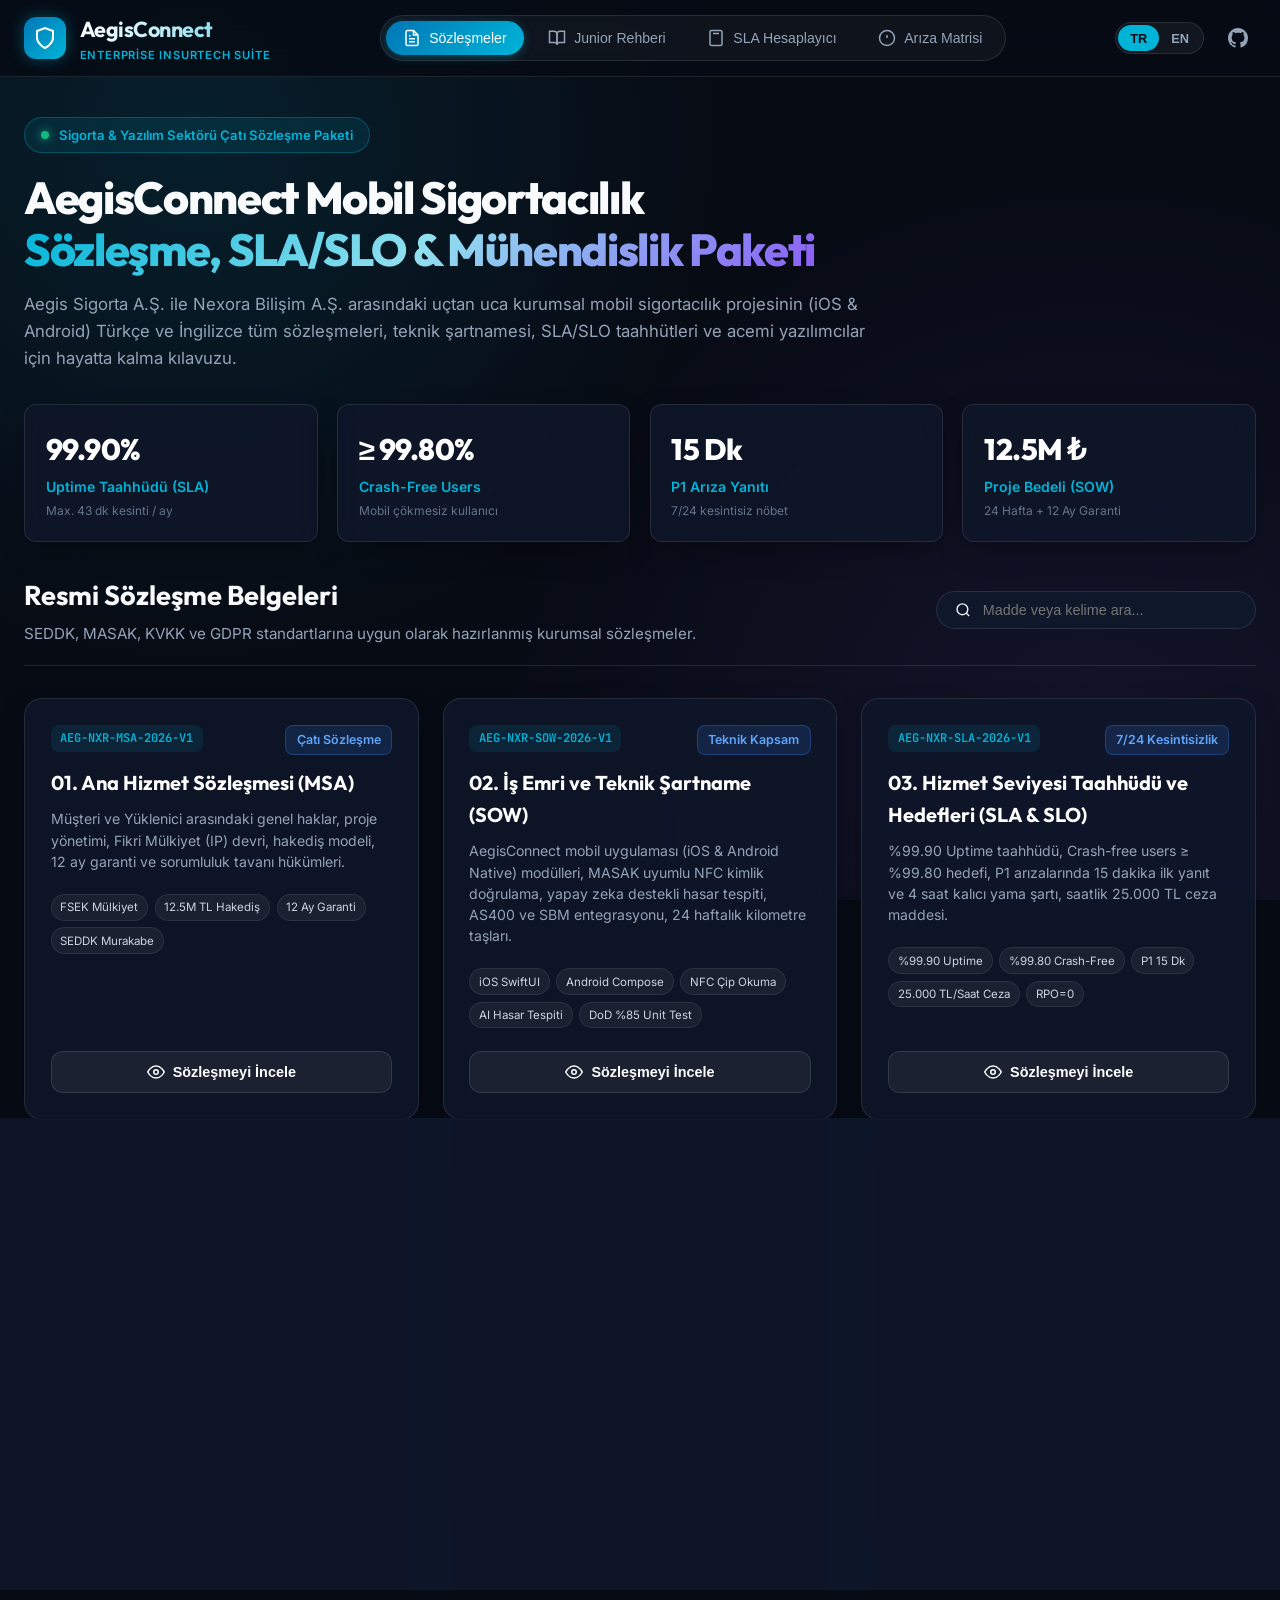
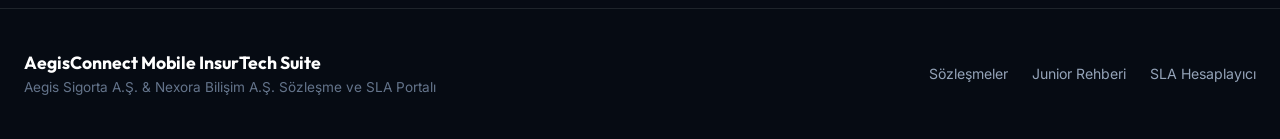
==== web/index.html @ 7e4a9001 "feat: initial commit for enterprise mobile insurance contract & SLA suite with junior engineer guide" ====
<!DOCTYPE html>
<html lang="tr">
<head>
  <meta charset="UTF-8">
  <meta name="viewport" content="width=device-width, initial-scale=1.0">
  <title>AegisConnect | Kurumsal Sigorta Mobil Sözleşme, SLA ve Junior Mühendis Portalı</title>
  <meta name="description" content="Aegis Sigorta ve Nexora Yazılım uçtan uca mobil proje sözleşmeleri, SLA/SLO taahhütleri ve junior yazılımcılar için anlaşılır rehber.">
  <link rel="preconnect" href="https://fonts.googleapis.com">
  <link rel="preconnect" href="https://fonts.gstatic.com" crossorigin>
  <link href="https://fonts.googleapis.com/css2?family=Inter:wght@300;400;500;600;700&family=Outfit:wght@500;600;700;800&family=JetBrains+Mono:wght@400;500&display=swap" rel="stylesheet">
  <link rel="stylesheet" href="style.css">
</head>
<body>
  <!-- Top Navigation Bar -->
  <header class="navbar">
    <div class="nav-container">
      <div class="brand">
        <div class="brand-icon">
          <svg width="24" height="24" viewBox="0 0 24 24" fill="none" stroke="currentColor" stroke-width="2">
            <path d="M12 22s8-4 8-10V5l-8-3-8 3v7c0 6 8 10 8 10z"/>
          </svg>
        </div>
        <div class="brand-text">
          <span class="brand-title">AegisConnect</span>
          <span class="brand-badge">Enterprise InsurTech Suite</span>
        </div>
      </div>

      <nav class="nav-links">
        <button class="nav-btn active" data-tab="contracts" id="tab-contracts-btn">
          <svg width="18" height="18" viewBox="0 0 24 24" fill="none" stroke="currentColor" stroke-width="2"><path d="M14 2H6a2 2 0 0 0-2 2v16a2 2 0 0 0 2 2h12a2 2 0 0 0 2-2V8z"></path><polyline points="14 2 14 8 20 8"></polyline><line x1="16" y1="13" x2="8" y2="13"></line><line x1="16" y1="17" x2="8" y2="17"></line><polyline points="10 9 9 9 8 9"></polyline></svg>
          <span data-i18n="nav.contracts">Sözleşmeler</span>
        </button>
        <button class="nav-btn" data-tab="guide" id="tab-guide-btn">
          <svg width="18" height="18" viewBox="0 0 24 24" fill="none" stroke="currentColor" stroke-width="2"><path d="M2 3h6a4 4 0 0 1 4 4v14a3 3 0 0 0-3-3H2z"></path><path d="M22 3h-6a4 4 0 0 0-4 4v14a3 3 0 0 1 3-3h7z"></path></svg>
          <span data-i18n="nav.guide">Junior Rehberi</span>
        </button>
        <button class="nav-btn" data-tab="calculator" id="tab-calc-btn">
          <svg width="18" height="18" viewBox="0 0 24 24" fill="none" stroke="currentColor" stroke-width="2"><rect x="4" y="2" width="16" height="20" rx="2"></rect><line x1="8" y1="6" x2="16" y2="6"></line><line x1="16" y1="14" x2="16" y2="14"></line><line x1="12" y1="14" x2="12" y2="14"></line><line x1="8" y1="14" x2="8" y2="14"></line><line x1="16" y1="18" x2="16" y2="18"></line><line x1="12" y1="18" x2="12" y2="18"></line><line x1="8" y1="18" x2="8" y2="18"></line></svg>
          <span data-i18n="nav.calculator">SLA Hesaplayıcı</span>
        </button>
        <button class="nav-btn" data-tab="matrix" id="tab-matrix-btn">
          <svg width="18" height="18" viewBox="0 0 24 24" fill="none" stroke="currentColor" stroke-width="2"><circle cx="12" cy="12" r="10"></circle><line x1="12" y1="8" x2="12" y2="12"></line><line x1="12" y1="16" x2="12.01" y2="16"></line></svg>
          <span data-i18n="nav.matrix">Arıza Matrisi</span>
        </button>
      </nav>

      <div class="nav-actions">
        <div class="lang-switch">
          <button class="lang-btn active" data-lang="tr" id="btn-lang-tr">TR</button>
          <button class="lang-btn" data-lang="en" id="btn-lang-en">EN</button>
        </div>
        <a href="https://github.com/aliturgutbozkurt" target="_blank" class="github-link" title="GitHub Repo">
          <svg width="20" height="20" viewBox="0 0 24 24" fill="currentColor"><path d="M12 0C5.37 0 0 5.37 0 12c0 5.31 3.435 9.795 8.205 11.385.6.105.825-.255.825-.57 0-.285-.015-1.23-.015-2.235-3.015.555-3.795-.735-4.035-1.41-.135-.345-.72-1.41-1.23-1.695-.42-.225-1.02-.78-.015-.795.945-.015 1.62.87 1.845 1.23 1.08 1.815 2.805 1.305 3.495.99.105-.78.42-1.305.765-1.605-2.67-.3-5.46-1.335-5.46-5.925 0-1.305.465-2.385 1.23-3.225-.12-.3-.54-1.53.12-3.18 0 0 1.005-.315 3.3 1.23.96-.27 1.98-.405 3-.405s2.04.135 3 .405c2.295-1.56 3.3-1.23 3.3-1.23.66 1.65.24 2.88.12 3.18.765.84 1.23 1.905 1.23 3.225 0 4.605-2.805 5.625-5.475 5.925.435.375.81 1.095.81 2.22 0 1.605-.015 2.895-.015 3.3 0 .315.225.69.825.57A12.02 12.02 0 0024 12c0-6.63-5.37-12-12-12z"/></svg>
        </a>
      </div>
    </div>
  </header>

  <!-- Hero Section -->
  <section class="hero-section">
    <div class="hero-content">
      <div class="hero-tag">
        <span class="pulse-dot"></span>
        <span data-i18n="hero.tag">Sigorta & Yazılım Sektörü Çatı Sözleşme Paketi</span>
      </div>
      <h1 class="hero-title">
        <span data-i18n="hero.title1">AegisConnect Mobil Sigortacılık</span><br>
        <span class="gradient-text" data-i18n="hero.title2">Sözleşme, SLA/SLO & Mühendislik Paketi</span>
      </h1>
      <p class="hero-desc" data-i18n="hero.desc">
        Aegis Sigorta A.Ş. ile Nexora Bilişim A.Ş. arasındaki uçtan uca kurumsal mobil sigortacılık projesinin (iOS & Android) Türkçe ve İngilizce tüm sözleşmeleri, teknik şartnamesi, SLA/SLO taahhütleri ve acemi yazılımcılar için hayatta kalma kılavuzu.
      </p>

      <!-- Quick Metrics Strip -->
      <div class="metrics-grid">
        <div class="metric-card">
          <div class="metric-val">99.90%</div>
          <div class="metric-lbl" data-i18n="metrics.uptime">Uptime Taahhüdü (SLA)</div>
          <div class="metric-sub">Max. 43 dk kesinti / ay</div>
        </div>
        <div class="metric-card">
          <div class="metric-val">&ge; 99.80%</div>
          <div class="metric-lbl" data-i18n="metrics.crashfree">Crash-Free Users</div>
          <div class="metric-sub">Mobil çökmesiz kullanıcı</div>
        </div>
        <div class="metric-card">
          <div class="metric-val">15 Dk</div>
          <div class="metric-lbl" data-i18n="metrics.p1resp">P1 Arıza Yanıtı</div>
          <div class="metric-sub">7/24 kesintisiz nöbet</div>
        </div>
        <div class="metric-card">
          <div class="metric-val">12.5M ₺</div>
          <div class="metric-lbl" data-i18n="metrics.val">Proje Bedeli (SOW)</div>
          <div class="metric-sub">24 Hafta + 12 Ay Garanti</div>
        </div>
      </div>
    </div>
  </section>

  <!-- Main Container -->
  <main class="main-container">
    <!-- TAB 1: CONTRACTS -->
    <div class="tab-panel active" id="tab-contracts">
      <div class="panel-header">
        <div>
          <h2 class="panel-title" data-i18n="contracts.title">Resmi Sözleşme Belgeleri</h2>
          <p class="panel-subtitle" data-i18n="contracts.subtitle">SEDDK, MASAK, KVKK ve GDPR standartlarına uygun olarak hazırlanmış kurumsal sözleşmeler.</p>
        </div>
        <div class="search-box">
          <svg width="18" height="18" viewBox="0 0 24 24" fill="none" stroke="currentColor" stroke-width="2"><circle cx="11" cy="11" r="8"></circle><line x1="21" y1="21" x2="16.65" y2="16.65"></line></svg>
          <input type="text" id="contract-search" placeholder="Madde veya kelime ara..." data-i18n-placeholder="contracts.searchPlaceholder">
        </div>
      </div>

      <div class="contract-grid" id="contracts-container">
        <!-- Rendered by JS -->
      </div>

      <!-- Contract Reader Modal / Drawer -->
      <div class="doc-viewer-modal" id="doc-modal">
        <div class="modal-backdrop" id="modal-backdrop"></div>
        <div class="modal-dialog">
          <div class="modal-header">
            <div>
              <span class="modal-code" id="modal-doc-code">AEG-NXR-MSA-2026-V1</span>
              <h3 class="modal-title" id="modal-doc-title">Ana Hizmet Sözleşmesi</h3>
            </div>
            <div class="modal-actions">
              <button class="icon-btn" id="modal-copy-btn" title="Metni Kopyala">
                <svg width="18" height="18" viewBox="0 0 24 24" fill="none" stroke="currentColor" stroke-width="2"><rect x="9" y="9" width="13" height="13" rx="2" ry="2"></rect><path d="M5 15H4a2 2 0 0 1-2-2V4a2 2 0 0 1 2-2h9a2 2 0 0 1 2 2v1"></path></svg>
              </button>
              <button class="icon-btn" id="modal-close-btn" title="Kapat">
                <svg width="18" height="18" viewBox="0 0 24 24" fill="none" stroke="currentColor" stroke-width="2"><line x1="18" y1="6" x2="6" y2="18"></line><line x1="6" y1="6" x2="18" y2="18"></line></svg>
              </button>
            </div>
          </div>
          <div class="modal-body" id="modal-doc-body">
            <!-- Full document markdown/html rendered here -->
          </div>
        </div>
      </div>
    </div>

    <!-- TAB 2: JUNIOR ENGINEER GUIDE -->
    <div class="tab-panel" id="tab-guide">
      <div class="panel-header">
        <div>
          <h2 class="panel-title" data-i18n="guide.title">Junior Yazılım Mühendisi Hayatta Kalma Rehberi</h2>
          <p class="panel-subtitle" data-i18n="guide.subtitle">"Ben sadece kod yazacaktım, bu sözleşmeler benim ne işime yarar?" diyen acemi yazılımcıya özel madde madde pratik rehber.</p>
        </div>
      </div>

      <div class="guide-layout">
        <div class="guide-sidebar" id="guide-sidebar">
          <!-- Guide TOC rendered by JS -->
        </div>
        <div class="guide-content-area" id="guide-content">
          <!-- Guide Chapter Content rendered by JS -->
        </div>
      </div>
    </div>

    <!-- TAB 3: SLA & PENALTY CALCULATOR -->
    <div class="tab-panel" id="tab-calculator">
      <div class="panel-header">
        <div>
          <h2 class="panel-title" data-i18n="calc.title">İnteraktif SLA, Kesinti ve Ceza Hesaplayıcı</h2>
          <p class="panel-subtitle" data-i18n="calc.subtitle">Aylık gerçekleşen uptime ve arıza sürelerini girin; sözleşme uyarınca uygulanacak ceza ve kesintileri anında hesaplayın.</p>
        </div>
      </div>

      <div class="calc-grid">
        <div class="calc-card input-card">
          <h3 class="card-title" data-i18n="calc.inputsTitle">Operasyonel Parametreler</h3>
          
          <div class="form-group">
            <label for="calc-monthly-fee" data-i18n="calc.feeLabel">Aylık Bakım / Destek Hakedişi (TL)</label>
            <input type="number" id="calc-monthly-fee" value="200000" step="5000">
          </div>

          <div class="form-group">
            <label for="calc-uptime" data-i18n="calc.uptimeLabel">Aylık Gerçekleşen Uptime (%)</label>
            <div class="slider-wrapper">
              <input type="range" id="calc-uptime" min="95.00" max="100.00" step="0.01" value="99.75">
              <span class="slider-val" id="calc-uptime-val">99.75%</span>
            </div>
          </div>

          <div class="form-group">
            <label for="calc-p1-count" data-i18n="calc.p1CountLabel">Yaşanan P1 Kritik Arıza Sayısı</label>
            <input type="number" id="calc-p1-count" min="0" max="10" value="1">
          </div>

          <div class="form-group">
            <label for="calc-p1-delay" data-i18n="calc.p1DelayLabel">P1 Çözüm Süresi Aşımı (Saat)</label>
            <input type="number" id="calc-p1-delay" min="0" max="100" value="2">
            <span class="field-hint" data-i18n="calc.delayHint">4 saatin üzerindeki her saat için 25.000 TL ceza.</span>
          </div>

          <button class="btn btn-primary" id="btn-recalculate" data-i18n="calc.calcBtn">Yeniden Hesapla</button>
        </div>

        <div class="calc-card result-card">
          <h3 class="card-title" data-i18n="calc.resultsTitle">Finansal Kesinti ve Ceza Raporu</h3>

          <div class="calc-metric-rows">
            <div class="calc-row">
              <span class="calc-label" data-i18n="calc.downtimeRealized">Toplam Gerçekleşen Kesinti:</span>
              <span class="calc-value highlight" id="res-downtime">1 saat 48 dakika</span>
            </div>
            <div class="calc-row">
              <span class="calc-label" data-i18n="calc.allowedDowntime">İzin Verilen Kesinti (Hedef %99.9):</span>
              <span class="calc-value">43 dakika 12 saniye</span>
            </div>
            <div class="calc-row">
              <span class="calc-label" data-i18n="calc.creditRate">Uptime Hizmet Kredisi Kesinti Oranı:</span>
              <span class="calc-value badge badge-warning" id="res-rate">%10 Ceza Kesintisi</span>
            </div>
            <div class="calc-row">
              <span class="calc-label" data-i18n="calc.creditDeduction">Uptime Kesinti Tutarı:</span>
              <span class="calc-value negative" id="res-credit-amount">- 20.000 TL</span>
            </div>
            <div class="calc-row">
              <span class="calc-label" data-i18n="calc.p1Penalty">P1 Gecikme Cezası (25.000 TL / Saat):</span>
              <span class="calc-value negative" id="res-p1-penalty">- 50.000 TL</span>
            </div>
            <div class="calc-divider"></div>
            <div class="calc-row total-row">
              <span class="calc-label" data-i18n="calc.netPayout">Yükleniciye Ödenecek Net Hakediş:</span>
              <span class="calc-value net-val" id="res-net-payout">130.000 TL</span>
            </div>
          </div>

          <div class="calc-alert" id="calc-alert-box">
            <strong>Durum Özeti:</strong> Bu ay 99.90% hedefinin altında kalındı ve 2 saatlik P1 gecikmesi yaşandı. Toplam 70.000 TL ceza mahsup edilmiştir.
          </div>
        </div>
      </div>
    </div>

    <!-- TAB 4: SEVERITY MATRIX -->
    <div class="tab-panel" id="tab-matrix">
      <div class="panel-header">
        <div>
          <h2 class="panel-title" data-i18n="matrix.title">Arıza Önceliklendirme ve SLA Matrisi</h2>
          <p class="panel-subtitle" data-i18n="matrix.subtitle">Hata seviyeleri, ilk yanıt, geçici çözüm ve kalıcı yama süreleri tablosu.</p>
        </div>
      </div>

      <div class="matrix-table-card">
        <table class="styled-table">
          <thead>
            <tr>
              <th>Öncelik</th>
              <th>Örnek Durum ve İş Etkisi</th>
              <th>İlk Yanıt</th>
              <th>Geçici Çözüm</th>
              <th>Kalıcı Düzeltme</th>
              <th>Destek Penceresi</th>
            </tr>
          </thead>
          <tbody>
            <tr class="row-p1">
              <td><span class="badge badge-critical">P1 - Kritik</span></td>
              <td>Uygulamanın çökmesi, poliçe satın alınamaması, kaza/hasar fotoğrafının yüklenememesi, veri sızıntısı şüphesi.</td>
              <td><strong>15 Dakika</strong></td>
              <td>2 Saat</td>
              <td>4 Saat Hotfix</td>
              <td><strong>7/24/365 Kesintisiz</strong></td>
            </tr>
            <tr class="row-p2">
              <td><span class="badge badge-major">P2 - Büyük</span></td>
              <td>Anlaşmalı hastane haritasının açılmaması, tek bir banka kartında POS hatası, Push bildirimlerin gecikmesi.</td>
              <td><strong>1 Saat</strong></td>
              <td>4 Saat</td>
              <td>8 Saat</td>
              <td>7/24</td>
            </tr>
            <tr class="row-p3">
              <td><span class="badge badge-moderate">P3 - Orta</span></td>
              <td>Sistemi durdurmayan kozmetik dışı hatalar, poliçe detayında eksik etiket, yenileme butonu gecikmesi.</td>
              <td><strong>4 Saat</strong></td>
              <td>1 İş Günü</td>
              <td>2 İş Günü</td>
              <td>Mesai Saatleri (09:00 - 18:00)</td>
            </tr>
            <tr class="row-p4">
              <td><span class="badge badge-minor">P4 - Düşük</span></td>
              <td>Yazım hataları, font boyutu uyuşmazlığı, küçük ikon kaymaları, yeni geliştirme önerileri.</td>
              <td><strong>1 İş Günü</strong></td>
              <td>-</td>
              <td>Sonraki Planlı Sprint</td>
              <td>Mesai Saatleri (09:00 - 18:00)</td>
            </tr>
          </tbody>
        </table>
      </div>
    </div>
  </main>

  <footer class="footer">
    <div class="footer-container">
      <div>
        <p class="footer-title">AegisConnect Mobile InsurTech Suite</p>
        <p class="footer-desc">Aegis Sigorta A.Ş. &amp; Nexora Bilişim A.Ş. Sözleşme ve SLA Portalı</p>
      </div>
      <div class="footer-links">
        <a href="#contracts" data-tab="contracts" class="footer-nav">Sözleşmeler</a>
        <a href="#guide" data-tab="guide" class="footer-nav">Junior Rehberi</a>
        <a href="#calculator" data-tab="calculator" class="footer-nav">SLA Hesaplayıcı</a>
      </div>
    </div>
  </footer>

  <script src="app.js"></script>
</body>
</html>
---- web/style.css ----
:root {
  --bg-dark: #070B14;
  --bg-card: rgba(15, 23, 42, 0.85);
  --bg-card-hover: rgba(30, 41, 59, 0.95);
  --bg-surface: #0F172A;
  --border-color: rgba(255, 255, 255, 0.1);
  --border-focus: #00B4D8;
  
  --primary: #00B4D8;
  --primary-glow: rgba(0, 180, 216, 0.35);
  --primary-hover: #48CAE4;
  --secondary: #0077B6;
  
  --text-main: #F8FAFC;
  --text-muted: #94A3B8;
  --text-dim: #64748B;
  
  --accent-green: #10B981;
  --accent-amber: #F59E0B;
  --accent-red: #EF4444;
  --accent-purple: #8B5CF6;
  
  --font-sans: 'Inter', -apple-system, BlinkMacSystemFont, sans-serif;
  --font-heading: 'Outfit', sans-serif;
  --font-mono: 'JetBrains Mono', monospace;
  
  --radius-sm: 8px;
  --radius-md: 12px;
  --radius-lg: 18px;
  --radius-full: 9999px;
  
  --shadow-card: 0 10px 30px -10px rgba(0, 0, 0, 0.5);
  --shadow-glow: 0 0 25px rgba(0, 180, 216, 0.2);
}

* {
  margin: 0;
  padding: 0;
  box-sizing: border-box;
}

body {
  background-color: var(--bg-dark);
  color: var(--text-main);
  font-family: var(--font-sans);
  line-height: 1.6;
  overflow-x: hidden;
  background-image: 
    radial-gradient(circle at 15% 15%, rgba(0, 180, 216, 0.12) 0%, transparent 40%),
    radial-gradient(circle at 85% 85%, rgba(139, 92, 246, 0.1) 0%, transparent 45%);
  background-attachment: fixed;
  min-height: 100vh;
}

/* NAVBAR */
.navbar {
  position: sticky;
  top: 0;
  z-index: 1000;
  background: rgba(7, 11, 20, 0.85);
  backdrop-filter: blur(16px);
  -webkit-backdrop-filter: blur(16px);
  border-bottom: 1px solid var(--border-color);
  padding: 0.75rem 0;
}

.nav-container {
  max-width: 1300px;
  margin: 0 auto;
  padding: 0 1.5rem;
  display: flex;
  align-items: center;
  justify-content: space-between;
  gap: 1.5rem;
}

.brand {
  display: flex;
  align-items: center;
  gap: 0.85rem;
  cursor: pointer;
}

.brand-icon {
  width: 42px;
  height: 42px;
  border-radius: var(--radius-md);
  background: linear-gradient(135deg, var(--secondary), var(--primary));
  display: flex;
  align-items: center;
  justify-content: center;
  color: #fff;
  box-shadow: 0 0 15px var(--primary-glow);
}

.brand-title {
  font-family: var(--font-heading);
  font-size: 1.35rem;
  font-weight: 700;
  letter-spacing: -0.5px;
  background: linear-gradient(to right, #FFF, #90E0EF);
  -webkit-background-clip: text;
  -webkit-text-fill-color: transparent;
}

.brand-badge {
  font-size: 0.7rem;
  display: block;
  color: var(--primary);
  text-transform: uppercase;
  letter-spacing: 0.8px;
  font-weight: 600;
}

.nav-links {
  display: flex;
  align-items: center;
  gap: 0.4rem;
  background: rgba(255, 255, 255, 0.04);
  padding: 0.3rem;
  border-radius: var(--radius-full);
  border: 1px solid var(--border-color);
}

.nav-btn {
  display: flex;
  align-items: center;
  gap: 0.5rem;
  background: transparent;
  color: var(--text-muted);
  border: none;
  padding: 0.5rem 1.1rem;
  border-radius: var(--radius-full);
  font-size: 0.88rem;
  font-weight: 500;
  cursor: pointer;
  transition: all 0.25s ease;
}

.nav-btn:hover {
  color: var(--text-main);
  background: rgba(255, 255, 255, 0.06);
}

.nav-btn.active {
  background: linear-gradient(135deg, var(--secondary), var(--primary));
  color: #FFF;
  box-shadow: 0 2px 10px var(--primary-glow);
}

.nav-actions {
  display: flex;
  align-items: center;
  gap: 1rem;
}

.lang-switch {
  display: flex;
  background: rgba(255, 255, 255, 0.05);
  border: 1px solid var(--border-color);
  border-radius: var(--radius-full);
  padding: 2px;
}

.lang-btn {
  border: none;
  background: transparent;
  color: var(--text-muted);
  font-size: 0.8rem;
  font-weight: 600;
  padding: 0.35rem 0.75rem;
  border-radius: var(--radius-full);
  cursor: pointer;
  transition: all 0.2s ease;
}

.lang-btn.active {
  background: var(--primary);
  color: #070B14;
}

.github-link {
  color: var(--text-muted);
  display: flex;
  align-items: center;
  justify-content: center;
  padding: 0.5rem;
  border-radius: var(--radius-full);
  transition: all 0.2s ease;
}

.github-link:hover {
  color: var(--text-main);
  background: rgba(255, 255, 255, 0.08);
}

/* HERO SECTION */
.hero-section {
  max-width: 1300px;
  margin: 2.5rem auto 1.5rem;
  padding: 0 1.5rem;
}

.hero-tag {
  display: inline-flex;
  align-items: center;
  gap: 0.6rem;
  background: rgba(0, 180, 216, 0.1);
  border: 1px solid rgba(0, 180, 216, 0.3);
  padding: 0.4rem 1rem;
  border-radius: var(--radius-full);
  font-size: 0.82rem;
  font-weight: 600;
  color: var(--primary);
  margin-bottom: 1.2rem;
}

.pulse-dot {
  width: 8px;
  height: 8px;
  border-radius: 50%;
  background: var(--accent-green);
  box-shadow: 0 0 10px var(--accent-green);
  animation: pulse 2s infinite;
}

@keyframes pulse {
  0% { transform: scale(0.95); opacity: 0.8; }
  50% { transform: scale(1.2); opacity: 1; }
  100% { transform: scale(0.95); opacity: 0.8; }
}

.hero-title {
  font-family: var(--font-heading);
  font-size: 2.8rem;
  font-weight: 800;
  line-height: 1.15;
  letter-spacing: -0.03em;
  margin-bottom: 1rem;
}

.gradient-text {
  background: linear-gradient(135deg, #00B4D8 0%, #90E0EF 50%, #8B5CF6 100%);
  -webkit-background-clip: text;
  -webkit-text-fill-color: transparent;
}

.hero-desc {
  max-width: 850px;
  font-size: 1.05rem;
  color: var(--text-muted);
  margin-bottom: 2rem;
}

/* METRICS GRID */
.metrics-grid {
  display: grid;
  grid-template-columns: repeat(auto-fit, minmax(220px, 1fr));
  gap: 1.2rem;
}

.metric-card {
  background: var(--bg-card);
  backdrop-filter: blur(12px);
  border: 1px solid var(--border-color);
  border-radius: var(--radius-md);
  padding: 1.3rem;
  box-shadow: var(--shadow-card);
  transition: transform 0.25s ease, border-color 0.25s ease;
}

.metric-card:hover {
  transform: translateY(-3px);
  border-color: rgba(0, 180, 216, 0.4);
}

.metric-val {
  font-family: var(--font-heading);
  font-size: 1.85rem;
  font-weight: 800;
  color: #FFF;
  letter-spacing: -0.5px;
}

.metric-lbl {
  font-size: 0.88rem;
  font-weight: 600;
  color: var(--primary);
  margin-top: 0.2rem;
}

.metric-sub {
  font-size: 0.75rem;
  color: var(--text-dim);
  margin-top: 0.15rem;
}

/* MAIN CONTAINER & TABS */
.main-container {
  max-width: 1300px;
  margin: 2rem auto 4rem;
  padding: 0 1.5rem;
}

.tab-panel {
  display: none;
  animation: fadeIn 0.3s ease;
}

.tab-panel.active {
  display: block;
}

@keyframes fadeIn {
  from { opacity: 0; transform: translateY(8px); }
  to { opacity: 1; transform: translateY(0); }
}

.panel-header {
  display: flex;
  align-items: center;
  justify-content: space-between;
  flex-wrap: wrap;
  gap: 1.5rem;
  margin-bottom: 2rem;
  border-bottom: 1px solid var(--border-color);
  padding-bottom: 1.2rem;
}

.panel-title {
  font-family: var(--font-heading);
  font-size: 1.7rem;
  font-weight: 700;
}

.panel-subtitle {
  color: var(--text-muted);
  font-size: 0.95rem;
  margin-top: 0.25rem;
}

.search-box {
  display: flex;
  align-items: center;
  gap: 0.75rem;
  background: var(--bg-surface);
  border: 1px solid var(--border-color);
  border-radius: var(--radius-full);
  padding: 0.55rem 1.1rem;
  width: 320px;
  transition: all 0.2s ease;
}

.search-box:focus-within {
  border-color: var(--primary);
  box-shadow: 0 0 12px var(--primary-glow);
}

.search-box input {
  background: transparent;
  border: none;
  outline: none;
  color: var(--text-main);
  font-size: 0.9rem;
  width: 100%;
}

/* CONTRACTS GRID */
.contract-grid {
  display: grid;
  grid-template-columns: repeat(auto-fit, minmax(360px, 1fr));
  gap: 1.5rem;
}

.doc-card {
  background: var(--bg-card);
  backdrop-filter: blur(14px);
  border: 1px solid var(--border-color);
  border-radius: var(--radius-lg);
  padding: 1.6rem;
  display: flex;
  flex-direction: column;
  justify-content: space-between;
  box-shadow: var(--shadow-card);
  transition: all 0.25s ease;
  position: relative;
  overflow: hidden;
}

.doc-card::before {
  content: '';
  position: absolute;
  top: 0;
  left: 0;
  width: 100%;
  height: 3px;
  background: linear-gradient(90deg, var(--secondary), var(--primary));
  opacity: 0;
  transition: opacity 0.25s ease;
}

.doc-card:hover {
  transform: translateY(-4px);
  border-color: rgba(0, 180, 216, 0.4);
  box-shadow: 0 15px 35px -10px rgba(0, 0, 0, 0.6);
}

.doc-card:hover::before {
  opacity: 1;
}

.doc-header {
  display: flex;
  justify-content: space-between;
  align-items: flex-start;
  margin-bottom: 0.75rem;
}

.doc-code {
  font-family: var(--font-mono);
  font-size: 0.75rem;
  color: var(--primary);
  background: rgba(0, 180, 216, 0.1);
  padding: 0.25rem 0.6rem;
  border-radius: var(--radius-sm);
  font-weight: 600;
}

.doc-badge {
  font-size: 0.75rem;
  padding: 0.25rem 0.6rem;
  border-radius: var(--radius-sm);
  font-weight: 600;
}

.doc-title {
  font-family: var(--font-heading);
  font-size: 1.25rem;
  font-weight: 700;
  color: #FFF;
  margin-bottom: 0.6rem;
}

.doc-desc {
  font-size: 0.88rem;
  color: var(--text-muted);
  line-height: 1.5;
  margin-bottom: 1.4rem;
}

.doc-highlights {
  display: flex;
  flex-wrap: wrap;
  gap: 0.4rem;
  margin-bottom: 1.4rem;
}

.tag-pill {
  font-size: 0.72rem;
  background: rgba(255, 255, 255, 0.05);
  color: #CBD5E1;
  padding: 0.2rem 0.55rem;
  border-radius: var(--radius-full);
  border: 1px solid rgba(255, 255, 255, 0.08);
}

.doc-btn {
  width: 100%;
  display: flex;
  align-items: center;
  justify-content: center;
  gap: 0.5rem;
  background: rgba(255, 255, 255, 0.06);
  color: #FFF;
  border: 1px solid var(--border-color);
  padding: 0.7rem 1rem;
  border-radius: var(--radius-md);
  font-weight: 600;
  font-size: 0.9rem;
  cursor: pointer;
  transition: all 0.2s ease;
}

.doc-btn:hover {
  background: linear-gradient(135deg, var(--secondary), var(--primary));
  border-color: transparent;
  box-shadow: 0 4px 15px var(--primary-glow);
}

/* JUNIOR GUIDE LAYOUT */
.guide-layout {
  display: grid;
  grid-template-columns: 300px 1fr;
  gap: 2rem;
  background: var(--bg-card);
  backdrop-filter: blur(14px);
  border: 1px solid var(--border-color);
  border-radius: var(--radius-lg);
  padding: 1.5rem;
  box-shadow: var(--shadow-card);
}

.guide-sidebar {
  display: flex;
  flex-direction: column;
  gap: 0.5rem;
  border-right: 1px solid var(--border-color);
  padding-right: 1.5rem;
}

.guide-nav-item {
  display: flex;
  align-items: center;
  gap: 0.75rem;
  padding: 0.85rem 1rem;
  border-radius: var(--radius-md);
  background: transparent;
  color: var(--text-muted);
  border: none;
  text-align: left;
  cursor: pointer;
  font-size: 0.88rem;
  font-weight: 500;
  transition: all 0.2s ease;
}

.guide-nav-item:hover {
  background: rgba(255, 255, 255, 0.05);
  color: var(--text-main);
}

.guide-nav-item.active {
  background: rgba(0, 180, 216, 0.12);
  color: var(--primary);
  font-weight: 600;
  border-left: 3px solid var(--primary);
}

.guide-content-area {
  padding: 0.5rem 1rem 1rem;
  max-height: 800px;
  overflow-y: auto;
}

.guide-content-area h1 {
  font-family: var(--font-heading);
  font-size: 1.8rem;
  margin-bottom: 1.2rem;
  color: #FFF;
}

.guide-content-area h2 {
  font-family: var(--font-heading);
  font-size: 1.35rem;
  margin: 1.5rem 0 0.8rem;
  color: var(--primary);
}

.guide-content-area h3 {
  font-size: 1.1rem;
  margin: 1.2rem 0 0.5rem;
  color: #E2E8F0;
}

.guide-content-area p {
  color: #CBD5E1;
  margin-bottom: 1rem;
  font-size: 0.95rem;
}

.guide-content-area pre {
  background: #090D16;
  border: 1px solid var(--border-color);
  border-radius: var(--radius-md);
  padding: 1rem;
  margin: 1rem 0;
  overflow-x: auto;
  font-family: var(--font-mono);
  font-size: 0.85rem;
  color: #38BDF8;
}

.guide-content-area blockquote {
  border-left: 4px solid var(--primary);
  background: rgba(0, 180, 216, 0.08);
  padding: 0.85rem 1.2rem;
  border-radius: 0 var(--radius-md) var(--radius-md) 0;
  margin: 1.2rem 0;
  color: #E0F2FE;
  font-style: italic;
}

.guide-content-area ul, .guide-content-area ol {
  margin-left: 1.5rem;
  margin-bottom: 1rem;
  color: #CBD5E1;
}

.guide-content-area li {
  margin-bottom: 0.4rem;
}

/* CALCULATOR */
.calc-grid {
  display: grid;
  grid-template-columns: repeat(auto-fit, minmax(380px, 1fr));
  gap: 2rem;
}

.calc-card {
  background: var(--bg-card);
  backdrop-filter: blur(14px);
  border: 1px solid var(--border-color);
  border-radius: var(--radius-lg);
  padding: 2rem;
  box-shadow: var(--shadow-card);
}

.card-title {
  font-family: var(--font-heading);
  font-size: 1.3rem;
  margin-bottom: 1.5rem;
  color: #FFF;
}

.form-group {
  margin-bottom: 1.4rem;
}

.form-group label {
  display: block;
  font-size: 0.88rem;
  font-weight: 500;
  color: var(--text-muted);
  margin-bottom: 0.5rem;
}

.form-group input[type="number"] {
  width: 100%;
  background: var(--bg-surface);
  border: 1px solid var(--border-color);
  border-radius: var(--radius-md);
  padding: 0.75rem 1rem;
  color: var(--text-main);
  font-size: 1rem;
  font-family: var(--font-mono);
  outline: none;
  transition: all 0.2s ease;
}

.form-group input[type="number"]:focus {
  border-color: var(--primary);
  box-shadow: 0 0 10px var(--primary-glow);
}

.slider-wrapper {
  display: flex;
  align-items: center;
  gap: 1rem;
}

.slider-wrapper input[type="range"] {
  flex: 1;
  accent-color: var(--primary);
}

.slider-val {
  font-family: var(--font-mono);
  font-size: 1.1rem;
  font-weight: 700;
  color: var(--primary);
  min-width: 75px;
}

.field-hint {
  display: block;
  font-size: 0.75rem;
  color: var(--text-dim);
  margin-top: 0.35rem;
}

.btn-primary {
  width: 100%;
  background: linear-gradient(135deg, var(--secondary), var(--primary));
  color: #FFF;
  border: none;
  padding: 0.85rem;
  border-radius: var(--radius-md);
  font-weight: 600;
  font-size: 0.95rem;
  cursor: pointer;
  box-shadow: 0 4px 15px var(--primary-glow);
  transition: all 0.2s ease;
}

.btn-primary:hover {
  filter: brightness(1.1);
  transform: translateY(-2px);
}

.calc-metric-rows {
  display: flex;
  flex-direction: column;
  gap: 1rem;
}

.calc-row {
  display: flex;
  justify-content: space-between;
  align-items: center;
  font-size: 0.92rem;
}

.calc-label {
  color: var(--text-muted);
}

.calc-value {
  font-family: var(--font-mono);
  font-weight: 600;
}

.calc-value.highlight {
  color: #FFF;
}

.calc-value.negative {
  color: var(--accent-red);
}

.calc-divider {
  height: 1px;
  background: var(--border-color);
  margin: 0.5rem 0;
}

.total-row {
  font-size: 1.05rem;
}

.net-val {
  font-size: 1.35rem;
  color: var(--accent-green);
  font-weight: 700;
}

.calc-alert {
  margin-top: 1.5rem;
  background: rgba(245, 158, 11, 0.12);
  border: 1px solid rgba(245, 158, 11, 0.3);
  padding: 1rem;
  border-radius: var(--radius-md);
  font-size: 0.85rem;
  color: #FDE68A;
}

/* MATRIX TABLE */
.matrix-table-card {
  background: var(--bg-card);
  backdrop-filter: blur(14px);
  border: 1px solid var(--border-color);
  border-radius: var(--radius-lg);
  overflow: hidden;
  box-shadow: var(--shadow-card);
}

.styled-table {
  width: 100%;
  border-collapse: collapse;
  text-align: left;
}

.styled-table th {
  background: rgba(15, 23, 42, 0.95);
  color: var(--text-muted);
  font-size: 0.82rem;
  text-transform: uppercase;
  letter-spacing: 0.8px;
  padding: 1rem 1.2rem;
  border-bottom: 1px solid var(--border-color);
}

.styled-table td {
  padding: 1.2rem;
  border-bottom: 1px solid rgba(255, 255, 255, 0.05);
  font-size: 0.9rem;
  color: #E2E8F0;
}

.styled-table tr:hover td {
  background: rgba(255, 255, 255, 0.02);
}

/* BADGES */
.badge {
  display: inline-block;
  padding: 0.25rem 0.65rem;
  border-radius: var(--radius-sm);
  font-size: 0.78rem;
  font-weight: 600;
}

.badge-critical {
  background: rgba(239, 68, 68, 0.15);
  color: #F87171;
  border: 1px solid rgba(239, 68, 68, 0.3);
}

.badge-major {
  background: rgba(245, 158, 11, 0.15);
  color: #FBBF24;
  border: 1px solid rgba(245, 158, 11, 0.3);
}

.badge-moderate {
  background: rgba(59, 130, 246, 0.15);
  color: #60A5FA;
  border: 1px solid rgba(59, 130, 246, 0.3);
}

.badge-minor {
  background: rgba(16, 185, 129, 0.15);
  color: #34D399;
  border: 1px solid rgba(16, 185, 129, 0.3);
}

.badge-warning {
  background: rgba(245, 158, 11, 0.15);
  color: #FBBF24;
}

/* MODAL / DRAWER */
.doc-viewer-modal {
  display: none;
  position: fixed;
  inset: 0;
  z-index: 2000;
}

.doc-viewer-modal.open {
  display: flex;
  align-items: center;
  justify-content: center;
}

.modal-backdrop {
  position: absolute;
  inset: 0;
  background: rgba(0, 0, 0, 0.75);
  backdrop-filter: blur(8px);
}

.modal-dialog {
  position: relative;
  background: #0B1120;
  border: 1px solid var(--border-color);
  border-radius: var(--radius-lg);
  width: 90%;
  max-width: 960px;
  max-height: 88vh;
  display: flex;
  flex-direction: column;
  z-index: 10;
  box-shadow: 0 25px 50px -12px rgba(0, 0, 0, 0.9);
  animation: modalScale 0.25s ease;
}

@keyframes modalScale {
  from { transform: scale(0.95); opacity: 0; }
  to { transform: scale(1); opacity: 1; }
}

.modal-header {
  display: flex;
  justify-content: space-between;
  align-items: center;
  padding: 1.25rem 1.75rem;
  border-bottom: 1px solid var(--border-color);
}

.modal-code {
  font-family: var(--font-mono);
  font-size: 0.78rem;
  color: var(--primary);
  font-weight: 600;
}

.modal-title {
  font-family: var(--font-heading);
  font-size: 1.35rem;
  color: #FFF;
  margin-top: 0.2rem;
}

.modal-actions {
  display: flex;
  gap: 0.5rem;
}

.icon-btn {
  background: rgba(255, 255, 255, 0.05);
  border: 1px solid var(--border-color);
  color: var(--text-muted);
  width: 36px;
  height: 36px;
  border-radius: var(--radius-md);
  display: flex;
  align-items: center;
  justify-content: center;
  cursor: pointer;
  transition: all 0.2s ease;
}

.icon-btn:hover {
  color: #FFF;
  background: rgba(255, 255, 255, 0.1);
}

.modal-body {
  padding: 1.75rem;
  overflow-y: auto;
  color: #E2E8F0;
  line-height: 1.7;
}

.modal-body h1, .modal-body h2, .modal-body h3 {
  color: #FFF;
  font-family: var(--font-heading);
  margin-top: 1.5rem;
  margin-bottom: 0.75rem;
}

.modal-body p {
  margin-bottom: 1rem;
}

.modal-body pre {
  background: #060911;
  border: 1px solid var(--border-color);
  padding: 1rem;
  border-radius: var(--radius-md);
  overflow-x: auto;
  margin: 1rem 0;
  font-family: var(--font-mono);
  font-size: 0.85rem;
  color: #38BDF8;
}

.modal-body table {
  width: 100%;
  border-collapse: collapse;
  margin: 1.5rem 0;
}

.modal-body th, .modal-body td {
  border: 1px solid var(--border-color);
  padding: 0.75rem 1rem;
  font-size: 0.88rem;
}

.modal-body th {
  background: rgba(255, 255, 255, 0.05);
  color: var(--primary);
}

/* FOOTER */
.footer {
  border-top: 1px solid var(--border-color);
  background: rgba(7, 11, 20, 0.95);
  padding: 2.5rem 0;
}

.footer-container {
  max-width: 1300px;
  margin: 0 auto;
  padding: 0 1.5rem;
  display: flex;
  justify-content: space-between;
  align-items: center;
  flex-wrap: wrap;
  gap: 1.5rem;
}

.footer-title {
  font-family: var(--font-heading);
  font-size: 1.1rem;
  font-weight: 700;
  color: #FFF;
}

.footer-desc {
  font-size: 0.85rem;
  color: var(--text-dim);
}

.footer-links {
  display: flex;
  gap: 1.5rem;
}

.footer-nav {
  color: var(--text-muted);
  text-decoration: none;
  font-size: 0.88rem;
  transition: color 0.2s ease;
}

.footer-nav:hover {
  color: var(--primary);
}

/* RESPONSIVE */
@media (max-width: 900px) {
  .guide-layout {
    grid-template-columns: 1fr;
  }
  .guide-sidebar {
    border-right: none;
    border-bottom: 1px solid var(--border-color);
    padding-right: 0;
    padding-bottom: 1rem;
    overflow-x: auto;
    flex-direction: row;
  }
  .hero-title {
    font-size: 2rem;
  }
  .search-box {
    width: 100%;
  }
}
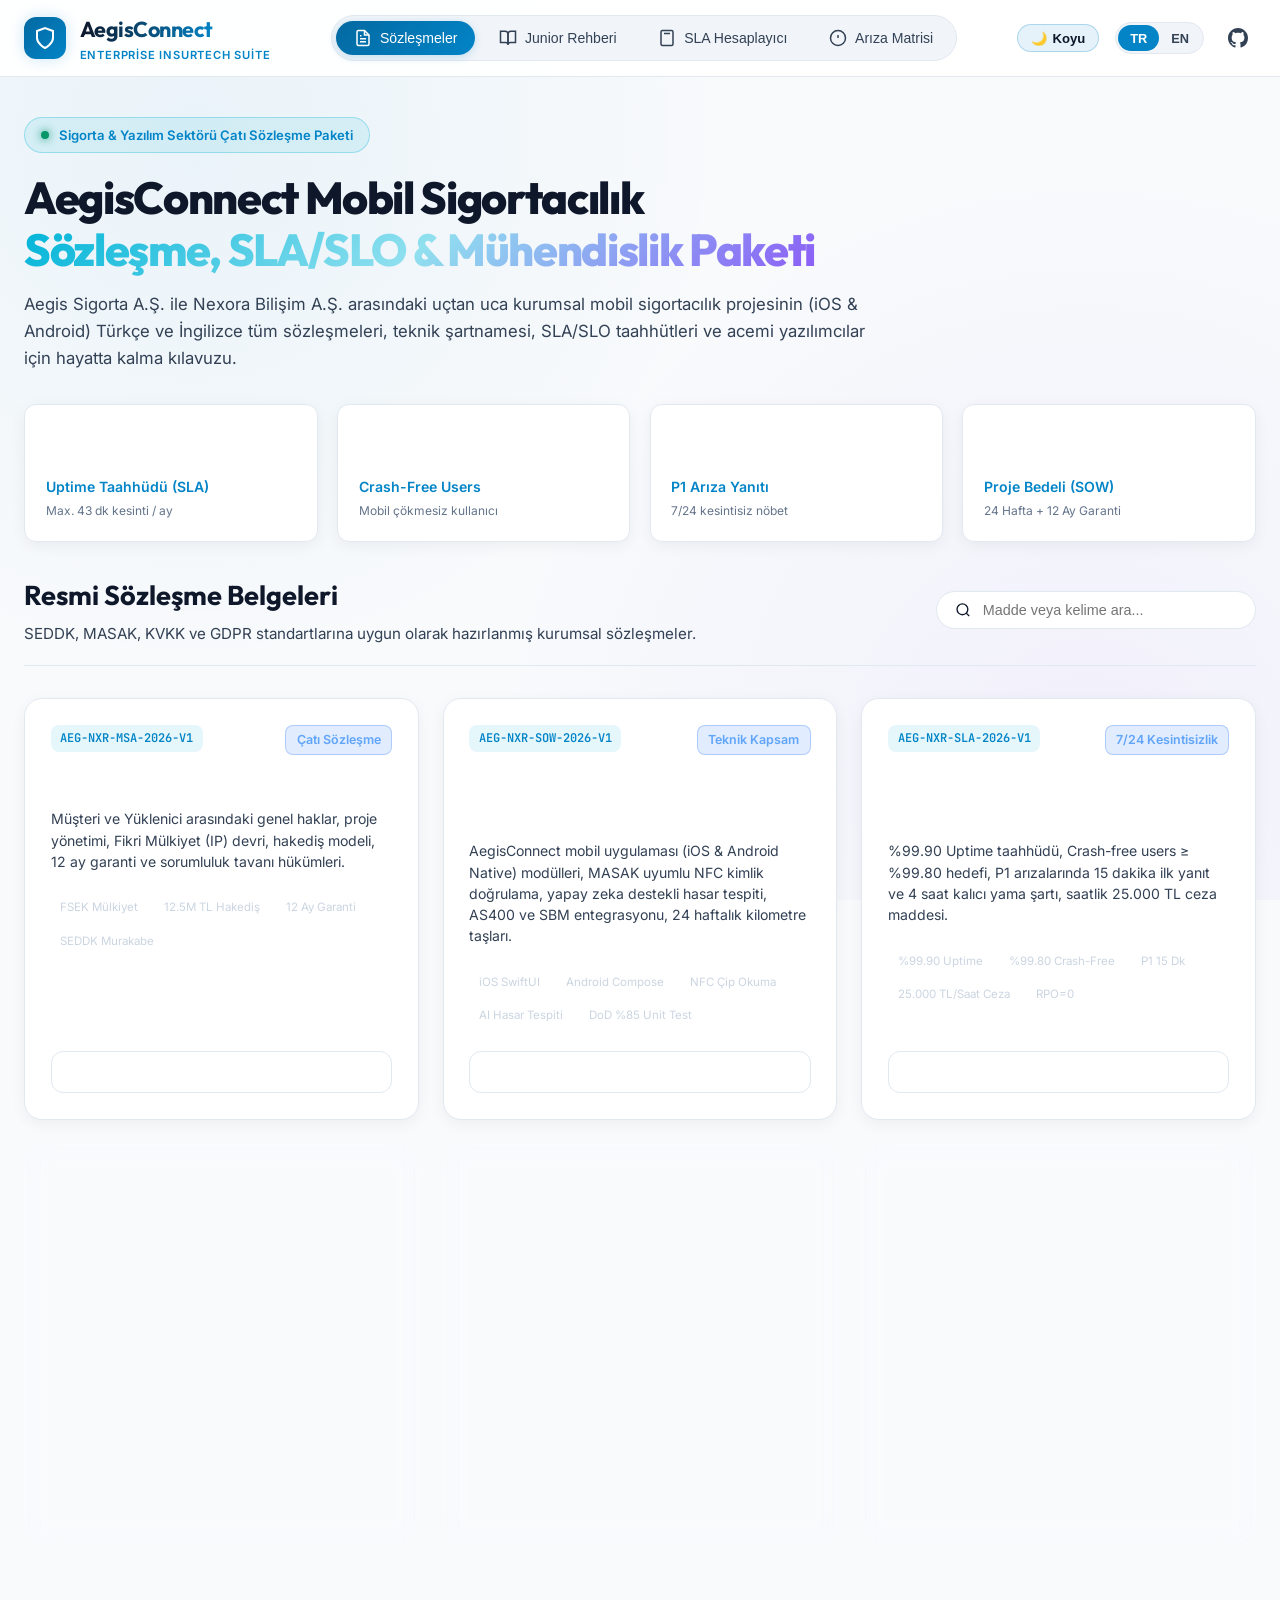
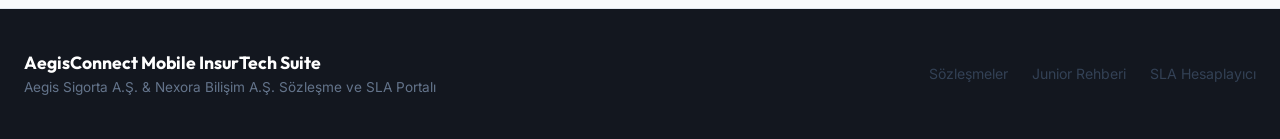
==== commit 04af2cf9: "feat(web): default to light theme with dark mode toggle" ====
--- a/web/index.html
+++ b/web/index.html
@@ -46,6 +46,10 @@
       </nav>
 
       <div class="nav-actions">
+        <button id="themeToggleBtn" class="theme-btn" title="Temayı Değiştir (Açık/Koyu)">
+          <span class="theme-icon">🌙</span> <span class="theme-text">Koyu</span>
+        </button>
+
         <div class="lang-switch">
           <button class="lang-btn active" data-lang="tr" id="btn-lang-tr">TR</button>
           <button class="lang-btn" data-lang="en" id="btn-lang-en">EN</button>
--- a/web/style.css
+++ b/web/style.css
@@ -1,4 +1,39 @@
 :root {
+  --bg-dark: #f8fafc;
+  --bg-card: #ffffff;
+  --bg-card-hover: #f1f5f9;
+  --bg-surface: #ffffff;
+  --border-color: #e2e8f0;
+  --border-focus: #0284c7;
+  
+  --primary: #0284c7;
+  --primary-glow: rgba(2, 132, 199, 0.2);
+  --primary-hover: #0369a1;
+  --secondary: #0369a1;
+  
+  --text-main: #0f172a;
+  --text-muted: #334155;
+  --text-dim: #64748b;
+  
+  --accent-green: #059669;
+  --accent-amber: #d97706;
+  --accent-red: #dc2626;
+  --accent-purple: #7c3aed;
+  
+  --font-sans: 'Inter', -apple-system, BlinkMacSystemFont, sans-serif;
+  --font-heading: 'Outfit', sans-serif;
+  --font-mono: 'JetBrains Mono', monospace;
+  
+  --radius-sm: 8px;
+  --radius-md: 12px;
+  --radius-lg: 18px;
+  --radius-full: 9999px;
+  
+  --shadow-card: 0 4px 15px rgba(0, 0, 0, 0.05);
+  --shadow-glow: 0 0 25px rgba(2, 132, 199, 0.12);
+}
+
+body.dark-theme {
   --bg-dark: #070B14;
   --bg-card: rgba(15, 23, 42, 0.85);
   --bg-card-hover: rgba(30, 41, 59, 0.95);
@@ -20,15 +55,6 @@
   --accent-red: #EF4444;
   --accent-purple: #8B5CF6;
   
-  --font-sans: 'Inter', -apple-system, BlinkMacSystemFont, sans-serif;
-  --font-heading: 'Outfit', sans-serif;
-  --font-mono: 'JetBrains Mono', monospace;
-  
-  --radius-sm: 8px;
-  --radius-md: 12px;
-  --radius-lg: 18px;
-  --radius-full: 9999px;
-  
   --shadow-card: 0 10px 30px -10px rgba(0, 0, 0, 0.5);
   --shadow-glow: 0 0 25px rgba(0, 180, 216, 0.2);
 }
@@ -46,10 +72,16 @@
   line-height: 1.6;
   overflow-x: hidden;
   background-image: 
+    radial-gradient(circle at 15% 15%, rgba(2, 132, 199, 0.06) 0%, transparent 40%),
+    radial-gradient(circle at 85% 85%, rgba(124, 58, 237, 0.05) 0%, transparent 45%);
+  background-attachment: fixed;
+  min-height: 100vh;
+}
+
+body.dark-theme {
+  background-image: 
     radial-gradient(circle at 15% 15%, rgba(0, 180, 216, 0.12) 0%, transparent 40%),
     radial-gradient(circle at 85% 85%, rgba(139, 92, 246, 0.1) 0%, transparent 45%);
-  background-attachment: fixed;
-  min-height: 100vh;
 }
 
 /* NAVBAR */
@@ -57,11 +89,15 @@
   position: sticky;
   top: 0;
   z-index: 1000;
-  background: rgba(7, 11, 20, 0.85);
+  background: rgba(255, 255, 255, 0.92);
   backdrop-filter: blur(16px);
   -webkit-backdrop-filter: blur(16px);
   border-bottom: 1px solid var(--border-color);
   padding: 0.75rem 0;
+}
+
+body.dark-theme .navbar {
+  background: rgba(7, 11, 20, 0.85);
 }
 
 .nav-container {
@@ -98,6 +134,12 @@
   font-size: 1.35rem;
   font-weight: 700;
   letter-spacing: -0.5px;
+  background: linear-gradient(to right, #0f172a, #0284c7);
+  -webkit-background-clip: text;
+  -webkit-text-fill-color: transparent;
+}
+
+body.dark-theme .brand-title {
   background: linear-gradient(to right, #FFF, #90E0EF);
   -webkit-background-clip: text;
   -webkit-text-fill-color: transparent;
@@ -116,10 +158,14 @@
   display: flex;
   align-items: center;
   gap: 0.4rem;
-  background: rgba(255, 255, 255, 0.04);
+  background: #f1f5f9;
   padding: 0.3rem;
   border-radius: var(--radius-full);
   border: 1px solid var(--border-color);
+}
+
+body.dark-theme .nav-links {
+  background: rgba(255, 255, 255, 0.04);
 }
 
 .nav-btn {
@@ -139,6 +185,10 @@
 
 .nav-btn:hover {
   color: var(--text-main);
+  background: rgba(2, 132, 199, 0.08);
+}
+
+body.dark-theme .nav-btn:hover {
   background: rgba(255, 255, 255, 0.06);
 }
 
@@ -154,12 +204,36 @@
   gap: 1rem;
 }
 
+.theme-btn {
+  background: rgba(2, 132, 199, 0.1);
+  border: 1px solid rgba(2, 132, 199, 0.25);
+  color: var(--text-main);
+  padding: 0.35rem 0.8rem;
+  border-radius: var(--radius-full);
+  font-size: 0.82rem;
+  font-weight: 700;
+  cursor: pointer;
+  display: flex;
+  align-items: center;
+  gap: 6px;
+  transition: all 0.2s ease;
+}
+
+.theme-btn:hover {
+  background: var(--primary);
+  color: #ffffff;
+}
+
 .lang-switch {
   display: flex;
-  background: rgba(255, 255, 255, 0.05);
+  background: #f1f5f9;
   border: 1px solid var(--border-color);
   border-radius: var(--radius-full);
   padding: 2px;
+}
+
+body.dark-theme .lang-switch {
+  background: rgba(255, 255, 255, 0.05);
 }
 
 .lang-btn {
@@ -176,6 +250,10 @@
 
 .lang-btn.active {
   background: var(--primary);
+  color: #ffffff;
+}
+
+body.dark-theme .lang-btn.active {
   color: #070B14;
 }
 
